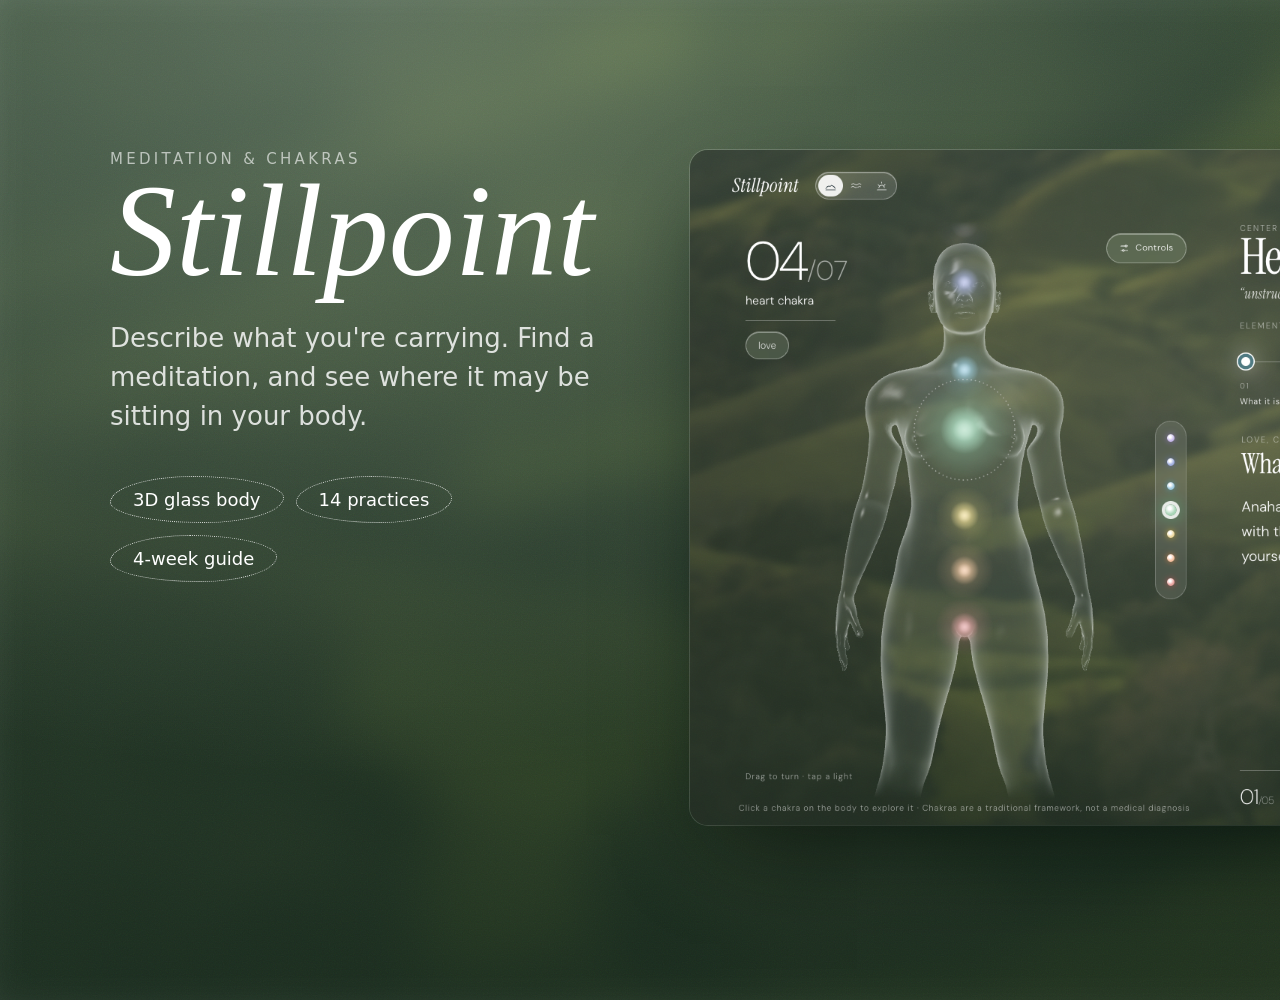
==== docs/frames.html @ d461a385 "README: add hero, pages, 3D body and phone images on a matching backdrop Co-Authored-By: Claude Opus" ====
<!doctype html>
<html lang="en">
<head>
<meta charset="utf-8" />
<title>Stillpoint README images</title>
<link rel="stylesheet" href="../assets/fonts/fonts.css" />
<style>
  /* Compositions for the GitHub README. Render one at a time with ?v=hero|pages|body|phones */
  :root { --serif: "Instrument Serif", Georgia, serif; --sans: "DM Sans", system-ui, sans-serif; }
  html, body { margin: 0; }
  body { width: var(--w); height: var(--h); overflow: hidden; color: #fff; font-family: var(--sans); }

  .stage { position: relative; width: 100%; height: 100%; overflow: hidden; }
  /* one shared backdrop: the hills photo, blurred and washed in sage, with grain */
  .stage::before {
    content: ""; position: absolute; inset: -40px;
    background: url("../assets/bg-hills.jpg") center 60% / cover;
    filter: blur(28px) saturate(1.1) brightness(0.8);
  }
  .stage::after {
    content: ""; position: absolute; inset: 0;
    background:
      radial-gradient(ellipse at 20% 0%, rgba(214, 232, 208, 0.28), transparent 55%),
      linear-gradient(160deg, rgba(70, 104, 76, 0.55), rgba(26, 46, 32, 0.78));
  }
  .grain {
    position: absolute; inset: 0; z-index: 1; opacity: 0.18; mix-blend-mode: soft-light; pointer-events: none;
    background-image: url("data:image/svg+xml,%3Csvg xmlns='http://www.w3.org/2000/svg' width='220' height='220'%3E%3Cfilter id='n'%3E%3CfeTurbulence type='fractalNoise' baseFrequency='.85' numOctaves='3' stitchTiles='stitch'/%3E%3C/filter%3E%3Crect width='100%25' height='100%25' filter='url(%23n)'/%3E%3C/svg%3E");
  }
  .content { position: absolute; inset: 0; z-index: 2; }

  .shot {
    display: block; border-radius: 18px; overflow: hidden;
    box-shadow: 0 40px 90px -30px rgba(5, 15, 8, 0.75), 0 0 0 1px rgba(255, 255, 255, 0.18);
  }
  .shot img { display: block; width: 100%; }
  .phone {
    box-sizing: border-box;
    position: absolute; width: 390px; height: 844px; border-radius: 54px; padding: 12px;
    background: #10160f; box-shadow: 0 50px 100px -30px rgba(0, 0, 0, 0.8), 0 0 0 1.5px rgba(255, 255, 255, 0.22) inset;
    transform-origin: top left;
  }
  .phone iframe { width: 390px; height: 874px; border: 0; display: block; transform: scale(0.9385); transform-origin: top left; }
  .phone .screen { width: 366px; height: 820px; border-radius: 42px; overflow: hidden; }

  .eyebrow { font-size: 15px; letter-spacing: 0.22em; text-transform: uppercase; color: rgba(255, 255, 255, 0.62); }
  h1 { font-family: var(--serif); font-weight: 400; margin: 0; line-height: 0.95; }
  h1 em { font-style: italic; }
  .label { font-size: 15px; letter-spacing: 0.14em; text-transform: uppercase; color: rgba(255, 255, 255, 0.75); margin-top: 16px; }
  .label b { font-weight: 400; color: #fff; }

  /* ---- hero ---- */
  .hero .text { position: absolute; left: 110px; top: 150px; width: 520px; }
  .hero h1 { font-size: 132px; font-style: italic; }
  .hero p { font-size: 26px; line-height: 1.5; color: rgba(255, 255, 255, 0.82); margin: 26px 0 0; }
  .hero .pills { display: flex; gap: 12px; margin-top: 40px; flex-wrap: wrap; }
  .hero .pills span { border: 1.5px dotted rgba(255, 255, 255, 0.8); border-radius: 48% 52% 46% 54% / 56% 46% 54% 44%; padding: 12px 22px; font-size: 18px; }
  .hero .desk { position: absolute; left: 690px; top: 150px; width: 1080px; }
  .hero .phone { left: 1530px; top: 300px; transform: scale(0.76); }

  /* ---- pages grid ---- */
  .pages .grid { position: absolute; inset: 90px 100px 70px; display: grid; grid-template-columns: 1fr 1fr; gap: 56px 64px; }
  .pages .title { position: absolute; left: 100px; top: 34px; }

  /* ---- body feature ---- */
  .body .desk { position: absolute; left: 90px; top: 80px; width: 1180px; }
  .body .phone { left: 1390px; top: 80px; transform: scale(0.98); }
  .body .notes { position: absolute; left: 90px; top: 900px; display: flex; gap: 60px; }
  .body .notes div { max-width: 300px; font-size: 19px; line-height: 1.5; color: rgba(255, 255, 255, 0.82); }
  .body .notes b { display: block; font-family: var(--serif); font-weight: 400; font-size: 32px; color: #fff; margin-bottom: 6px; }

  /* ---- phones row ---- */
  .phones .row { position: absolute; left: 0; right: 0; top: 70px; display: flex; justify-content: center; gap: 70px; }
  .phones .phone { position: relative; }
  .phones .cap { text-align: center; }
</style>
</head>
<body>
<div class="stage"><div class="grain"></div><div class="content" id="c"></div></div>
<script>
  const v = new URLSearchParams(location.search).get("v") || "hero";
  const app = "../index.html";
  const phone = (hash, style = "") => `<div class="phone" style="${style}"><div class="screen"><iframe src="${app}${hash}" scrolling="no"></iframe></div></div>`;
  const sizes = { hero: [1880, 1000], pages: [1880, 1240], body: [1880, 1180], phones: [1880, 1080] };
  const [w, h] = sizes[v];
  document.body.style.setProperty("--w", w + "px");
  document.body.style.setProperty("--h", h + "px");
  const c = document.getElementById("c");
  document.querySelector(".stage").classList.add(v);

  if (v === "hero") c.innerHTML = `
    <div class="text">
      <div class="eyebrow">Meditation &amp; chakras</div>
      <h1>Stillpoint</h1>
      <p>Describe what you're carrying. Find a meditation, and see where it may be sitting in your body.</p>
      <div class="pills"><span>3D glass body</span><span>14 practices</span><span>4-week guide</span></div>
    </div>
    <div class="shot desk"><img src="raw/chakra.png" alt=""></div>
    ${phone("#/")}`;

  if (v === "pages") c.innerHTML = `
    <div class="grid">
      ${[["find", "01", "Find", "describe a feeling"], ["library", "02", "Meditations", "fourteen practices"], ["meditation", "03", "A practice", "history, uses, steps, videos"], ["guide", "04", "Guide", "a four-week plan"]]
        .map(([img, n, name, sub]) => `<figure style="margin:0"><div class="shot"><img src="raw/${img}.png" alt=""></div><div class="label">${n} &nbsp; <b>${name}</b> &nbsp;·&nbsp; ${sub}</div></figure>`).join("")}
    </div>`;

  if (v === "body") c.innerHTML = `
    <div class="shot desk"><img src="raw/chakra.png" alt=""></div>
    ${phone("#/chakras/throat")}
    <div class="notes">
      <div><b>Glass, not skin</b>A Fresnel shader lights only the edges, drawn in two passes so arms and torso read as one clean shell.</div>
      <div><b>Breathing lights</b>Seven chakras pulse softly along the spine, and the camera glides to whichever one you open.</div>
      <div><b>Yours to turn</b>Drag, pinch, scroll or tap. On phones, vertical swipes still scroll the page.</div>
    </div>`;

  if (v === "phones") c.innerHTML = `
    <div class="row">
      ${[["#/", "Find"], ["#/chakras/heart", "Chakras"], ["#/guide/beginner", "Guide"]]
        .map(([hash, cap]) => `<div>${phone(hash, "transform:scale(1)")}<div class="label cap"><b>${cap}</b></div></div>`).join("")}
    </div>`;
</script>
</body>
</html>
---- assets/fonts/fonts.css ----
/* Instrument Serif & DM Sans (SIL Open Font License), saved locally for offline use. */
/* latin-ext */
@font-face {
  font-family: 'DM Sans';
  font-style: normal;
  font-weight: 200 600;
  font-display: swap;
  src: url(rP2Hp2ywxg089UriCZ2IHTWEBlwu8Q.woff2) format('woff2');
  unicode-range: U+0100-02BA, U+02BD-02C5, U+02C7-02CC, U+02CE-02D7, U+02DD-02FF, U+0304, U+0308, U+0329, U+1D00-1DBF, U+1E00-1E9F, U+1EF2-1EFF, U+2020, U+20A0-20AB, U+20AD-20C0, U+2113, U+2C60-2C7F, U+A720-A7FF;
}
/* latin */
@font-face {
  font-family: 'DM Sans';
  font-style: normal;
  font-weight: 200 600;
  font-display: swap;
  src: url(rP2Hp2ywxg089UriCZOIHTWEBlw.woff2) format('woff2');
  unicode-range: U+0000-00FF, U+0131, U+0152-0153, U+02BB-02BC, U+02C6, U+02DA, U+02DC, U+0304, U+0308, U+0329, U+2000-206F, U+20AC, U+2122, U+2191, U+2193, U+2212, U+2215, U+FEFF, U+FFFD;
}
/* latin-ext */
@font-face {
  font-family: 'Instrument Serif';
  font-style: italic;
  font-weight: 400;
  font-display: swap;
  src: url(jizHRFtNs2ka5fXjeivQ4LroWlx-6zAjgn7Motmp5r61.woff2) format('woff2');
  unicode-range: U+0100-02BA, U+02BD-02C5, U+02C7-02CC, U+02CE-02D7, U+02DD-02FF, U+0304, U+0308, U+0329, U+1D00-1DBF, U+1E00-1E9F, U+1EF2-1EFF, U+2020, U+20A0-20AB, U+20AD-20C0, U+2113, U+2C60-2C7F, U+A720-A7FF;
}
/* latin */
@font-face {
  font-family: 'Instrument Serif';
  font-style: italic;
  font-weight: 400;
  font-display: swap;
  src: url(jizHRFtNs2ka5fXjeivQ4LroWlx-6zAjjH7Motmp5g.woff2) format('woff2');
  unicode-range: U+0000-00FF, U+0131, U+0152-0153, U+02BB-02BC, U+02C6, U+02DA, U+02DC, U+0304, U+0308, U+0329, U+2000-206F, U+20AC, U+2122, U+2191, U+2193, U+2212, U+2215, U+FEFF, U+FFFD;
}
/* latin-ext */
@font-face {
  font-family: 'Instrument Serif';
  font-style: normal;
  font-weight: 400;
  font-display: swap;
  src: url(jizBRFtNs2ka5fXjeivQ4LroWlx-6zsTjnTLgNuZ5w.woff2) format('woff2');
  unicode-range: U+0100-02BA, U+02BD-02C5, U+02C7-02CC, U+02CE-02D7, U+02DD-02FF, U+0304, U+0308, U+0329, U+1D00-1DBF, U+1E00-1E9F, U+1EF2-1EFF, U+2020, U+20A0-20AB, U+20AD-20C0, U+2113, U+2C60-2C7F, U+A720-A7FF;
}
/* latin */
@font-face {
  font-family: 'Instrument Serif';
  font-style: normal;
  font-weight: 400;
  font-display: swap;
  src: url(jizBRFtNs2ka5fXjeivQ4LroWlx-6zUTjnTLgNs.woff2) format('woff2');
  unicode-range: U+0000-00FF, U+0131, U+0152-0153, U+02BB-02BC, U+02C6, U+02DA, U+02DC, U+0304, U+0308, U+0329, U+2000-206F, U+20AC, U+2122, U+2191, U+2193, U+2212, U+2215, U+FEFF, U+FFFD;
}
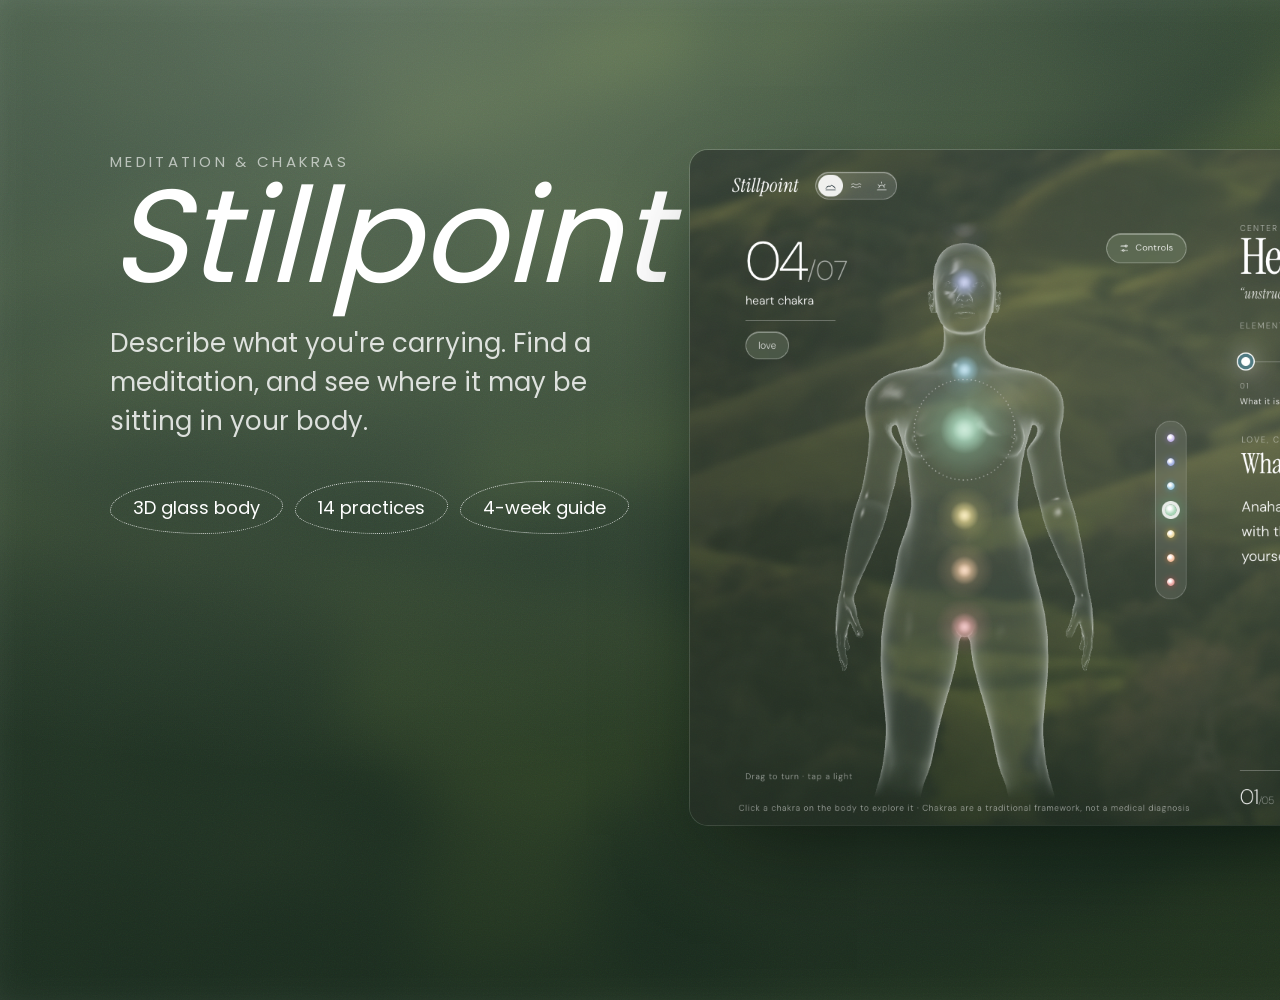
==== commit c4a2703c: "Share preview: screenshot of the landing page Co-Authored-By: Claude Opus 5.5 <noreply@anthropic.com" ====
--- a/docs/frames.html
+++ b/docs/frames.html
@@ -6,7 +6,7 @@
 <link rel="stylesheet" href="../assets/fonts/fonts.css" />
 <style>
   /* Compositions for the GitHub README. Render one at a time with ?v=hero|pages|body|phones */
-  :root { --serif: "Instrument Serif", Georgia, serif; --sans: "DM Sans", system-ui, sans-serif; }
+  :root { --serif: "Poppins", system-ui, sans-serif; --sans: "Poppins", system-ui, sans-serif; }
   html, body { margin: 0; }
   body { width: var(--w); height: var(--h); overflow: hidden; color: #fff; font-family: var(--sans); }
 
@@ -23,6 +23,18 @@
       radial-gradient(ellipse at 20% 0%, rgba(214, 232, 208, 0.28), transparent 55%),
       linear-gradient(160deg, rgba(70, 104, 76, 0.55), rgba(26, 46, 32, 0.78));
   }
+  .stage.water::before { background-image: url("../assets/bg-water.jpg"); background-position: center 55%; filter: blur(26px) saturate(1.05) brightness(0.85); }
+  .stage.water::after {
+    background:
+      radial-gradient(ellipse at 20% 0%, rgba(220, 236, 240, 0.28), transparent 55%),
+      linear-gradient(160deg, rgba(70, 104, 128, 0.5), rgba(18, 36, 50, 0.8));
+  }
+  .deskframe { position: absolute; border-radius: 16px; overflow: hidden; box-shadow: 0 40px 90px -30px rgba(3, 10, 18, 0.75), 0 0 0 1px rgba(255, 255, 255, 0.2); }
+  .deskframe iframe { width: 1440px; height: 900px; border: 0; transform-origin: top left; display: block; }
+  .pair .deskframe { left: 120px; top: 120px; width: 1250px; height: 781px; }
+  .pair .deskframe iframe { transform: scale(0.868); }
+  .pair .phone { left: 1440px; top: 150px; transform: scale(0.92); }
+  .pair .cap { position: absolute; left: 122px; top: 940px; }
   .grain {
     position: absolute; inset: 0; z-index: 1; opacity: 0.18; mix-blend-mode: soft-light; pointer-events: none;
     background-image: url("data:image/svg+xml,%3Csvg xmlns='http://www.w3.org/2000/svg' width='220' height='220'%3E%3Cfilter id='n'%3E%3CfeTurbulence type='fractalNoise' baseFrequency='.85' numOctaves='3' stitchTiles='stitch'/%3E%3C/filter%3E%3Crect width='100%25' height='100%25' filter='url(%23n)'/%3E%3C/svg%3E");
@@ -77,47 +89,6 @@
 </head>
 <body>
 <div class="stage"><div class="grain"></div><div class="content" id="c"></div></div>
-<script>
-  const v = new URLSearchParams(location.search).get("v") || "hero";
-  const app = "../index.html";
-  const phone = (hash, style = "") => `<div class="phone" style="${style}"><div class="screen"><iframe src="${app}${hash}" scrolling="no"></iframe></div></div>`;
-  const sizes = { hero: [1880, 1000], pages: [1880, 1240], body: [1880, 1180], phones: [1880, 1080] };
-  const [w, h] = sizes[v];
-  document.body.style.setProperty("--w", w + "px");
-  document.body.style.setProperty("--h", h + "px");
-  const c = document.getElementById("c");
-  document.querySelector(".stage").classList.add(v);
-
-  if (v === "hero") c.innerHTML = `
-    <div class="text">
-      <div class="eyebrow">Meditation &amp; chakras</div>
-      <h1>Stillpoint</h1>
-      <p>Describe what you're carrying. Find a meditation, and see where it may be sitting in your body.</p>
-      <div class="pills"><span>3D glass body</span><span>14 practices</span><span>4-week guide</span></div>
-    </div>
-    <div class="shot desk"><img src="raw/chakra.png" alt=""></div>
-    ${phone("#/")}`;
-
-  if (v === "pages") c.innerHTML = `
-    <div class="grid">
-      ${[["find", "01", "Find", "describe a feeling"], ["library", "02", "Meditations", "fourteen practices"], ["meditation", "03", "A practice", "history, uses, steps, videos"], ["guide", "04", "Guide", "a four-week plan"]]
-        .map(([img, n, name, sub]) => `<figure style="margin:0"><div class="shot"><img src="raw/${img}.png" alt=""></div><div class="label">${n} &nbsp; <b>${name}</b> &nbsp;·&nbsp; ${sub}</div></figure>`).join("")}
-    </div>`;
-
-  if (v === "body") c.innerHTML = `
-    <div class="shot desk"><img src="raw/chakra.png" alt=""></div>
-    ${phone("#/chakras/throat")}
-    <div class="notes">
-      <div><b>Glass, not skin</b>A Fresnel shader lights only the edges, drawn in two passes so arms and torso read as one clean shell.</div>
-      <div><b>Breathing lights</b>Seven chakras pulse softly along the spine, and the camera glides to whichever one you open.</div>
-      <div><b>Yours to turn</b>Drag, pinch, scroll or tap. On phones, vertical swipes still scroll the page.</div>
-    </div>`;
-
-  if (v === "phones") c.innerHTML = `
-    <div class="row">
-      ${[["#/", "Find"], ["#/chakras/heart", "Chakras"], ["#/guide/beginner", "Guide"]]
-        .map(([hash, cap]) => `<div>${phone(hash, "transform:scale(1)")}<div class="label cap"><b>${cap}</b></div></div>`).join("")}
-    </div>`;
-</script>
+<script src="frames.js"></script>
 </body>
 </html>
--- a/assets/fonts/fonts.css
+++ b/assets/fonts/fonts.css
@@ -1,55 +1,73 @@
-/* Instrument Serif & DM Sans (SIL Open Font License), saved locally for offline use. */
+/* Poppins (SIL Open Font License), saved locally for offline use. */
 /* latin-ext */
 @font-face {
-  font-family: 'DM Sans';
+  font-family: 'Poppins';
   font-style: normal;
-  font-weight: 200 600;
+  font-weight: 200;
   font-display: swap;
-  src: url(rP2Hp2ywxg089UriCZ2IHTWEBlwu8Q.woff2) format('woff2');
-  unicode-range: U+0100-02BA, U+02BD-02C5, U+02C7-02CC, U+02CE-02D7, U+02DD-02FF, U+0304, U+0308, U+0329, U+1D00-1DBF, U+1E00-1E9F, U+1EF2-1EFF, U+2020, U+20A0-20AB, U+20AD-20C0, U+2113, U+2C60-2C7F, U+A720-A7FF;
+  src: url(pxiByp8kv8JHgFVrLFj_Z1JlFd2JQEl8qw.woff2) format('woff2');
+  unicode-range: U+0100-02BA, U+02BD-02C5, U+02C7-02CC, U+02CE-02D7, U+02DD-02FF, U+0304, U+0308, U+0329, U+1D00-1DBF, U+1E00-1E9F, U+1EF2-1EFF, U+2020, U+20A0-20AB, U+20AD-20C4, U+2113, U+2C60-2C7F, U+A720-A7FF;
 }
 /* latin */
 @font-face {
-  font-family: 'DM Sans';
+  font-family: 'Poppins';
   font-style: normal;
-  font-weight: 200 600;
+  font-weight: 200;
   font-display: swap;
-  src: url(rP2Hp2ywxg089UriCZOIHTWEBlw.woff2) format('woff2');
+  src: url(pxiByp8kv8JHgFVrLFj_Z1xlFd2JQEk.woff2) format('woff2');
   unicode-range: U+0000-00FF, U+0131, U+0152-0153, U+02BB-02BC, U+02C6, U+02DA, U+02DC, U+0304, U+0308, U+0329, U+2000-206F, U+20AC, U+2122, U+2191, U+2193, U+2212, U+2215, U+FEFF, U+FFFD;
 }
 /* latin-ext */
 @font-face {
-  font-family: 'Instrument Serif';
-  font-style: italic;
-  font-weight: 400;
+  font-family: 'Poppins';
+  font-style: normal;
+  font-weight: 300;
   font-display: swap;
-  src: url(jizHRFtNs2ka5fXjeivQ4LroWlx-6zAjgn7Motmp5r61.woff2) format('woff2');
-  unicode-range: U+0100-02BA, U+02BD-02C5, U+02C7-02CC, U+02CE-02D7, U+02DD-02FF, U+0304, U+0308, U+0329, U+1D00-1DBF, U+1E00-1E9F, U+1EF2-1EFF, U+2020, U+20A0-20AB, U+20AD-20C0, U+2113, U+2C60-2C7F, U+A720-A7FF;
+  src: url(pxiByp8kv8JHgFVrLDz8Z1JlFd2JQEl8qw.woff2) format('woff2');
+  unicode-range: U+0100-02BA, U+02BD-02C5, U+02C7-02CC, U+02CE-02D7, U+02DD-02FF, U+0304, U+0308, U+0329, U+1D00-1DBF, U+1E00-1E9F, U+1EF2-1EFF, U+2020, U+20A0-20AB, U+20AD-20C4, U+2113, U+2C60-2C7F, U+A720-A7FF;
 }
 /* latin */
 @font-face {
-  font-family: 'Instrument Serif';
-  font-style: italic;
-  font-weight: 400;
+  font-family: 'Poppins';
+  font-style: normal;
+  font-weight: 300;
   font-display: swap;
-  src: url(jizHRFtNs2ka5fXjeivQ4LroWlx-6zAjjH7Motmp5g.woff2) format('woff2');
+  src: url(pxiByp8kv8JHgFVrLDz8Z1xlFd2JQEk.woff2) format('woff2');
   unicode-range: U+0000-00FF, U+0131, U+0152-0153, U+02BB-02BC, U+02C6, U+02DA, U+02DC, U+0304, U+0308, U+0329, U+2000-206F, U+20AC, U+2122, U+2191, U+2193, U+2212, U+2215, U+FEFF, U+FFFD;
 }
 /* latin-ext */
 @font-face {
-  font-family: 'Instrument Serif';
+  font-family: 'Poppins';
   font-style: normal;
   font-weight: 400;
   font-display: swap;
-  src: url(jizBRFtNs2ka5fXjeivQ4LroWlx-6zsTjnTLgNuZ5w.woff2) format('woff2');
-  unicode-range: U+0100-02BA, U+02BD-02C5, U+02C7-02CC, U+02CE-02D7, U+02DD-02FF, U+0304, U+0308, U+0329, U+1D00-1DBF, U+1E00-1E9F, U+1EF2-1EFF, U+2020, U+20A0-20AB, U+20AD-20C0, U+2113, U+2C60-2C7F, U+A720-A7FF;
+  src: url(pxiEyp8kv8JHgFVrJJnecnFHGPezSQ.woff2) format('woff2');
+  unicode-range: U+0100-02BA, U+02BD-02C5, U+02C7-02CC, U+02CE-02D7, U+02DD-02FF, U+0304, U+0308, U+0329, U+1D00-1DBF, U+1E00-1E9F, U+1EF2-1EFF, U+2020, U+20A0-20AB, U+20AD-20C4, U+2113, U+2C60-2C7F, U+A720-A7FF;
 }
 /* latin */
 @font-face {
-  font-family: 'Instrument Serif';
+  font-family: 'Poppins';
   font-style: normal;
   font-weight: 400;
   font-display: swap;
-  src: url(jizBRFtNs2ka5fXjeivQ4LroWlx-6zUTjnTLgNs.woff2) format('woff2');
+  src: url(pxiEyp8kv8JHgFVrJJfecnFHGPc.woff2) format('woff2');
   unicode-range: U+0000-00FF, U+0131, U+0152-0153, U+02BB-02BC, U+02C6, U+02DA, U+02DC, U+0304, U+0308, U+0329, U+2000-206F, U+20AC, U+2122, U+2191, U+2193, U+2212, U+2215, U+FEFF, U+FFFD;
 }
+/* latin-ext */
+@font-face {
+  font-family: 'Poppins';
+  font-style: normal;
+  font-weight: 500;
+  font-display: swap;
+  src: url(pxiByp8kv8JHgFVrLGT9Z1JlFd2JQEl8qw.woff2) format('woff2');
+  unicode-range: U+0100-02BA, U+02BD-02C5, U+02C7-02CC, U+02CE-02D7, U+02DD-02FF, U+0304, U+0308, U+0329, U+1D00-1DBF, U+1E00-1E9F, U+1EF2-1EFF, U+2020, U+20A0-20AB, U+20AD-20C4, U+2113, U+2C60-2C7F, U+A720-A7FF;
+}
+/* latin */
+@font-face {
+  font-family: 'Poppins';
+  font-style: normal;
+  font-weight: 500;
+  font-display: swap;
+  src: url(pxiByp8kv8JHgFVrLGT9Z1xlFd2JQEk.woff2) format('woff2');
+  unicode-range: U+0000-00FF, U+0131, U+0152-0153, U+02BB-02BC, U+02C6, U+02DA, U+02DC, U+0304, U+0308, U+0329, U+2000-206F, U+20AC, U+2122, U+2191, U+2193, U+2212, U+2215, U+FEFF, U+FFFD;
+}
